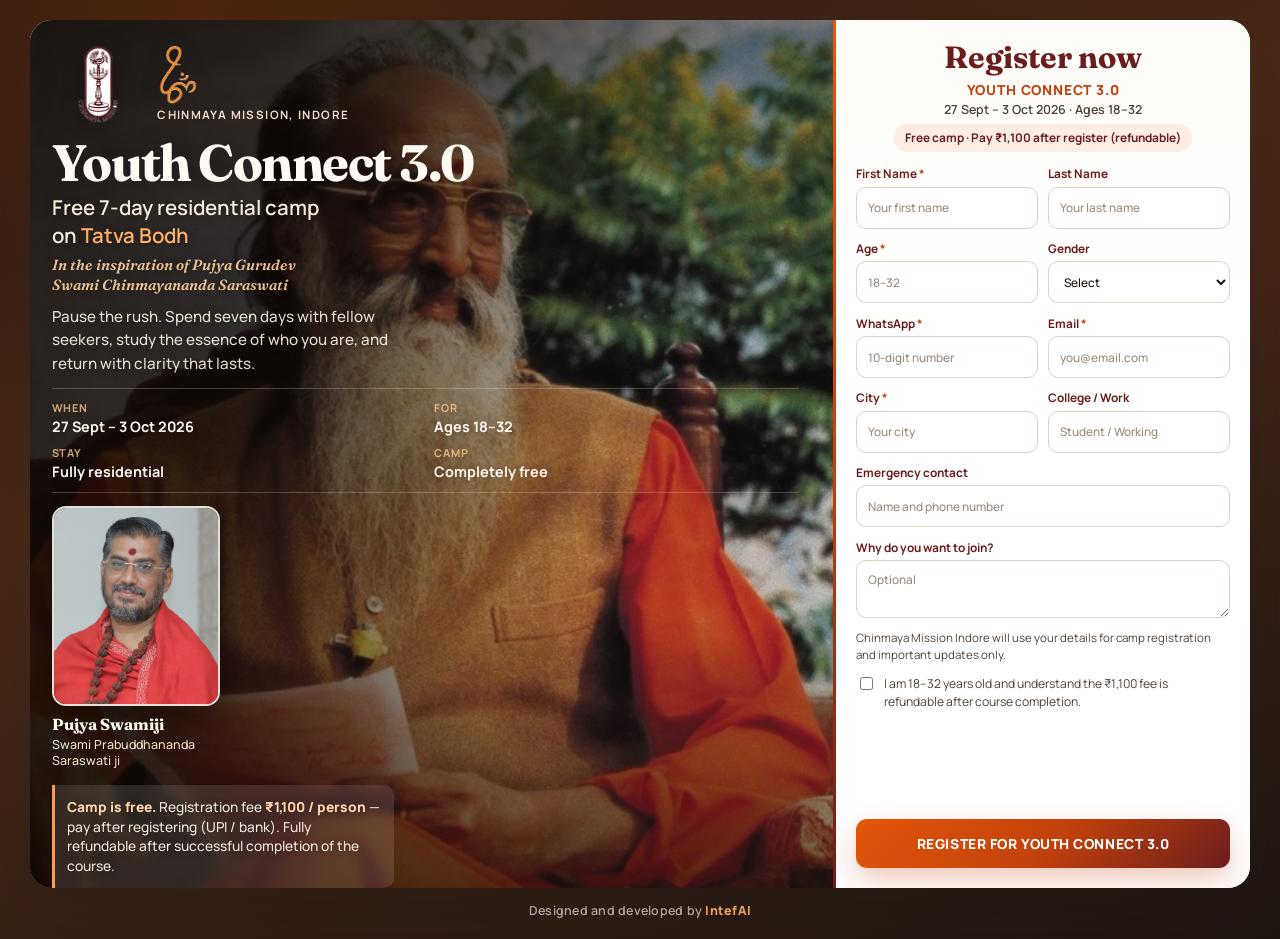
==== index.html @ ea672a3e "Make mobile Register CTA bright and place it in the header. Co-authored-by: Cursor <cursoragent@curs" ====
<!DOCTYPE html>
<html lang="en">
<head>
  <meta charset="UTF-8" />
  <meta name="viewport" content="width=device-width, initial-scale=1.0" />
  <title>Youth Connect 3.0 | Chinmaya Mission Indore</title>
  <meta
    name="description"
    content="Free 7-day residential camp for youngsters (18–32) on Tatva Bodh. 27 Sept – 3 Oct 2026. Organised by Chinmaya Mission Indore."
  />
  <link rel="preconnect" href="https://fonts.googleapis.com" />
  <link rel="preconnect" href="https://fonts.gstatic.com" crossorigin />
  <link
    href="https://fonts.googleapis.com/css2?family=Fraunces:opsz,wght@9..144,600;9..144,700&family=Manrope:wght@400;500;600;700;800&display=swap"
    rel="stylesheet"
  />
  <link rel="stylesheet" href="styles.css" />
</head>
<body>
  <main class="page">
    <section class="hero" aria-label="Youth Connect 3.0 registration">
      <div class="hero-content">
        <div class="hero-visual" aria-hidden="true">
          <img
            src="assets/gurudev-swami-chinmayananda.png"
            alt=""
            class="hero-visual-img"
          />
          <div class="hero-visual-veil"></div>
        </div>

        <div class="hero-copy">
          <div class="copy-top">
            <header class="brand-row">
              <img
                class="logo-mission"
                src="assets/chinmaya-mission-logo.png?v=2"
                alt="Chinmaya Mission"
                width="96"
                height="128"
              />
              <div class="brand-text">
                <img
                  class="logo-om"
                  src="assets/chinmaya-om.png?v=2"
                  alt="Chinmaya Mission Om"
                  width="44"
                  height="56"
                />
                <p class="org-label">Chinmaya Mission, Indore</p>
              </div>
              <a class="header-register-cta" href="#register">Register</a>
            </header>

            <h1 class="brand-title">Youth Connect 3.0</h1>
            <p class="headline">
              Free 7-day residential camp on
              <span class="accent">Tatva Bodh</span>
            </p>
            <p class="gurudev-credit">
              In the inspiration of Pujya Gurudev Swami Chinmayananda Saraswati
            </p>

            <p class="subcopy">
              Pause the rush. Spend seven days with fellow seekers, study the
              essence of who you are, and return with clarity that lasts.
            </p>

            <a class="mobile-jump-cta" href="#register">
              Register now — free camp
            </a>

            <dl class="event-meta">
              <div>
                <dt>When</dt>
                <dd>27 Sept – 3 Oct 2026</dd>
              </div>
              <div>
                <dt>For</dt>
                <dd>Ages 18–32</dd>
              </div>
              <div>
                <dt>Stay</dt>
                <dd>Fully residential</dd>
              </div>
              <div>
                <dt>Camp</dt>
                <dd>Completely free</dd>
              </div>
            </dl>
          </div>

          <figure class="portrait">
            <img
              src="assets/swami-prabuddhananda.png"
              alt="Pujya Swamiji Swami Prabuddhananda Saraswati ji"
              width="160"
              height="200"
            />
            <figcaption>
              <strong>Pujya Swamiji</strong>
              Swami Prabuddhananda Saraswati ji
            </figcaption>
          </figure>

          <div class="copy-bottom">
            <p class="fee-note">
              <strong>Camp is free.</strong>
              Registration fee <strong>₹1,100 / person</strong> — pay after
              registering (UPI / bank). Fully refundable after successful
              completion of the course.
            </p>

            <ul class="reasons">
              <li>Live the teachings — not just hear them</li>
              <li>Meet like-minded youth on the same path</li>
              <li>Stay, food &amp; learning — complimentary</li>
            </ul>

            <div class="contact-block">
              <p>
                <strong>Phone:</strong>
                <a href="tel:+917880009441">7880009441</a>
              </p>
              <p>
                <strong>Venue:</strong>
                Chinmaya Sharnam, Scheme No. 78, Slice 2, Sector-B, Vijay Nagar,
                Indore, Madhya Pradesh 452010
              </p>
            </div>
          </div>
        </div>
      </div>

      <div class="divider" aria-hidden="true"></div>

      <aside class="form-panel" id="register">
        <div class="form-head">
          <h2 class="form-title">Register now</h2>
          <p class="form-event-name">Youth Connect 3.0</p>
          <p class="form-event-meta">27 Sept – 3 Oct 2026 · Ages 18–32</p>
          <p class="form-fee-note">
            Free camp · Pay ₹1,100 after register (refundable)
          </p>
        </div>

        <form class="lead-form" id="lead-form" novalidate>
          <div class="field-grid">
            <label class="field">
              <span>First Name <em>*</em></span>
              <input
                type="text"
                name="firstName"
                placeholder="Your first name"
                required
                autocomplete="given-name"
              />
            </label>

            <label class="field">
              <span>Last Name</span>
              <input
                type="text"
                name="lastName"
                placeholder="Your last name"
                autocomplete="family-name"
              />
            </label>

            <label class="field">
              <span>Age <em>*</em></span>
              <input
                type="number"
                name="age"
                placeholder="18–32"
                min="18"
                max="32"
                required
              />
            </label>

            <label class="field">
              <span>Gender</span>
              <select name="gender">
                <option value="">Select</option>
                <option value="Female">Female</option>
                <option value="Male">Male</option>
                <option value="Other">Other</option>
                <option value="Prefer not to say">Prefer not to say</option>
              </select>
            </label>

            <label class="field">
              <span>WhatsApp <em>*</em></span>
              <input
                type="tel"
                name="whatsapp"
                placeholder="10-digit number"
                required
                autocomplete="tel"
              />
            </label>

            <label class="field">
              <span>Email <em>*</em></span>
              <input
                type="email"
                name="email"
                placeholder="you@email.com"
                required
                autocomplete="email"
              />
            </label>

            <label class="field">
              <span>City <em>*</em></span>
              <input
                type="text"
                name="city"
                placeholder="Your city"
                required
                autocomplete="address-level2"
              />
            </label>

            <label class="field">
              <span>College / Work</span>
              <input
                type="text"
                name="occupation"
                placeholder="Student / Working"
                autocomplete="organization"
              />
            </label>

            <label class="field field-full">
              <span>Emergency contact</span>
              <input
                type="text"
                name="emergencyContact"
                placeholder="Name and phone number"
              />
            </label>

            <label class="field field-full">
              <span>Why do you want to join?</span>
              <textarea
                name="motivation"
                rows="2"
                placeholder="Optional"
              ></textarea>
            </label>
          </div>

          <p class="privacy">
            Chinmaya Mission Indore will use your details for camp registration
            and important updates only.
          </p>

          <label class="consent">
            <input type="checkbox" name="consent" required />
            <span>
              I am 18–32 years old and understand the ₹1,100 fee is refundable
              after course completion.
            </span>
          </label>

          <button type="button" class="cta" id="register-btn">
            Register for Youth Connect 3.0
          </button>

          <p class="form-status" id="form-status" role="status" aria-live="polite" hidden></p>
        </form>
      </aside>
    </section>

    <p class="site-credit">
      Designed and developed by
      <a href="https://www.intefai.com" target="_blank" rel="noopener noreferrer">IntefAI</a>
    </p>
  </main>

  <div class="mobile-sticky-cta" id="mobile-sticky-cta" hidden>
    <a href="#register">Register now · ₹1,100 refundable</a>
  </div>

  <script src="config.js?v=5"></script>
  <script src="script.js?v=5" defer></script>
</body>
</html>
---- styles.css ----
:root {
  --ink: #1b1410;
  --ink-soft: #4d433a;
  --saffron: #e4570a;
  --saffron-deep: #c2410c;
  --maroon: #6b1d1d;
  --cream: #fffaf4;
  --surface: #ffffff;
  --line: rgba(107, 29, 29, 0.14);
  --field-border: #ddd2c6;
  --shadow: 0 28px 70px rgba(27, 20, 16, 0.16);
  --radius: 12px;
  --font: "Manrope", system-ui, sans-serif;
  --display: "Fraunces", Georgia, serif;
  --accent: linear-gradient(135deg, #e4570a 0%, #c2410c 52%, #6b1d1d 100%);
}

*,
*::before,
*::after {
  box-sizing: border-box;
}

html,
body {
  margin: 0;
  min-height: 100%;
}

body {
  font-family: var(--font);
  color: var(--ink);
  background:
    radial-gradient(ellipse 70% 55% at 15% 0%, rgba(228, 87, 10, 0.18), transparent 55%),
    radial-gradient(ellipse 55% 45% at 100% 20%, rgba(107, 29, 29, 0.12), transparent 50%),
    linear-gradient(160deg, #2a1810 0%, #4a2a18 38%, #1f1612 100%);
  -webkit-font-smoothing: antialiased;
}

.page {
  min-height: 100vh;
  display: flex;
  flex-direction: column;
  align-items: center;
  justify-content: center;
  gap: 0.85rem;
  padding: 1.25rem;
}

.site-credit {
  margin: 0;
  text-align: center;
  font-size: 0.78rem;
  font-weight: 600;
  letter-spacing: 0.02em;
  color: rgba(255, 236, 214, 0.72);
}

.site-credit a {
  color: #ffb067;
  font-weight: 800;
  text-decoration: none;
}

.site-credit a:hover {
  text-decoration: underline;
  color: #fffaf4;
}

.hero {
  width: min(1220px, 100%);
  max-height: calc(100vh - 2rem);
  display: grid;
  grid-template-columns: minmax(0, 1.65fr) 3px minmax(300px, 0.85fr);
  background: var(--surface);
  border-radius: 22px;
  box-shadow: var(--shadow);
  overflow: hidden;
  animation: rise 0.75s cubic-bezier(0.22, 1, 0.36, 1) both;
}

/* —— Left: Gurudev as visual plane —— */
.hero-content {
  position: relative;
  min-height: 0;
  overflow: hidden;
  background: #2b1a12;
}

.hero-visual {
  position: absolute;
  inset: 0;
  z-index: 0;
}

.hero-visual-img {
  width: 100%;
  height: 100%;
  object-fit: cover;
  object-position: 55% 15%;
  display: block;
  transform: scale(1.02);
  animation: slow-zoom 20s ease-in-out infinite alternate;
}

.hero-visual-veil {
  position: absolute;
  inset: 0;
  background:
    linear-gradient(
      105deg,
      rgba(14, 8, 4, 0.9) 0%,
      rgba(14, 8, 4, 0.82) 26%,
      rgba(14, 8, 4, 0.48) 48%,
      rgba(14, 8, 4, 0.16) 68%,
      rgba(14, 8, 4, 0.05) 100%
    ),
    linear-gradient(
      180deg,
      rgba(14, 8, 4, 0.4) 0%,
      transparent 24%,
      transparent 68%,
      rgba(14, 8, 4, 0.58) 100%
    );
  pointer-events: none;
}

.hero-copy {
  position: relative;
  z-index: 1;
  height: 100%;
  max-height: calc(100vh - 2rem);
  overflow-y: auto;
  padding: 1.1rem 1.5rem 1.2rem 1.35rem;
  display: flex;
  flex-direction: column;
  gap: 0.7rem;
  color: #fff8f1;
  max-width: none;
  scrollbar-gutter: stable;
  scrollbar-width: thin;
  scrollbar-color: rgba(255, 170, 100, 0.55) transparent;
}

.hero-copy::-webkit-scrollbar {
  width: 8px;
}

.hero-copy::-webkit-scrollbar-thumb {
  background: rgba(255, 170, 100, 0.55);
  border-radius: 999px;
}

.copy-top,
.copy-bottom {
  display: flex;
  flex-direction: column;
  gap: 0.42rem;
}

.copy-bottom {
  margin-top: 0.1rem;
}

.brand-row {
  display: flex;
  align-items: center;
  gap: 0.85rem;
  margin-bottom: 0.15rem;
  animation: fade-up 0.7s ease both;
}

.header-register-cta {
  display: none;
}

.logo-mission {
  width: 92px;
  height: auto;
  background: transparent !important;
  padding: 0;
  border: 0;
  border-radius: 0;
  box-shadow: none;
  filter: drop-shadow(0 3px 10px rgba(0, 0, 0, 0.35));
}

.brand-text {
  display: flex;
  flex-direction: column;
  gap: 0.2rem;
}

.logo-om {
  width: 42px;
  height: auto;
  background: transparent !important;
  padding: 0;
  border: 0;
  border-radius: 0;
  box-shadow: none;
  filter: drop-shadow(0 3px 10px rgba(0, 0, 0, 0.35));
}

.org-label {
  margin: 0;
  font-size: 0.72rem;
  font-weight: 700;
  letter-spacing: 0.12em;
  text-transform: uppercase;
  color: rgba(255, 236, 214, 0.92);
}

.brand-title {
  margin: 0;
  font-family: var(--display);
  font-size: clamp(2.35rem, 4.2vw, 3.2rem);
  font-weight: 700;
  line-height: 0.95;
  letter-spacing: -0.03em;
  color: #fffaf4;
  text-shadow: 0 2px 24px rgba(0, 0, 0, 0.35);
  animation: fade-up 0.7s ease 0.05s both;
}

.headline {
  margin: 0;
  max-width: 22ch;
  font-size: clamp(1.05rem, 1.8vw, 1.28rem);
  line-height: 1.35;
  font-weight: 600;
  color: rgba(255, 245, 230, 0.95);
  animation: fade-up 0.7s ease 0.1s both;
}

.headline,
.subcopy,
.gurudev-credit,
.fee-note,
.event-meta dd,
.reasons li {
  text-shadow: 0 1px 10px rgba(0, 0, 0, 0.35);
}

.headline .accent {
  color: #ffb067;
}

.gurudev-credit {
  margin: 0;
  max-width: 28ch;
  font-family: var(--display);
  font-size: 0.92rem;
  font-style: italic;
  font-weight: 600;
  line-height: 1.35;
  color: rgba(255, 210, 160, 0.9);
  animation: fade-up 0.7s ease 0.12s both;
}

.subcopy {
  margin: 0.15rem 0 0;
  max-width: 34ch;
  font-size: 0.95rem;
  line-height: 1.55;
  font-weight: 500;
  color: rgba(255, 246, 235, 0.88);
  animation: fade-up 0.7s ease 0.16s both;
}

.event-meta {
  margin: 0.35rem 0 0;
  padding: 0.7rem 0;
  border-top: 1px solid rgba(255, 240, 220, 0.22);
  border-bottom: 1px solid rgba(255, 240, 220, 0.22);
  display: grid;
  grid-template-columns: 1fr 1fr;
  gap: 0.55rem 1.1rem;
  animation: fade-up 0.7s ease 0.2s both;
}

.event-meta div {
  min-width: 0;
}

.event-meta dt {
  margin: 0;
  font-size: 0.68rem;
  font-weight: 700;
  letter-spacing: 0.08em;
  text-transform: uppercase;
  color: rgba(255, 200, 140, 0.8);
}

.event-meta dd {
  margin: 0.12rem 0 0;
  font-size: 0.9rem;
  font-weight: 700;
  color: #fff8f0;
}

.fee-note {
  margin: 0;
  max-width: 38ch;
  padding: 0.7rem 0.8rem;
  border-left: 3px solid #ff9a4a;
  background: rgba(255, 250, 244, 0.12);
  backdrop-filter: blur(6px);
  border-radius: 0 10px 10px 0;
  font-size: 0.86rem;
  line-height: 1.45;
  font-weight: 500;
  color: rgba(255, 246, 235, 0.92);
  animation: fade-up 0.7s ease 0.24s both;
}

.fee-note strong {
  color: #ffd5a8;
  font-weight: 800;
}

.portrait {
  margin: 0.15rem 0;
  display: flex;
  flex-direction: column;
  align-items: flex-start;
  text-align: left;
  gap: 0.45rem;
  width: min(168px, 46%);
  animation: fade-up 0.7s ease 0.28s both;
}

.portrait img {
  width: 100%;
  aspect-ratio: 4 / 5;
  object-fit: cover;
  object-position: center top;
  border-radius: 14px;
  border: 2px solid rgba(255, 250, 244, 0.88);
  box-shadow: 0 14px 32px rgba(0, 0, 0, 0.4);
  display: block;
}

.portrait figcaption {
  font-size: 0.78rem;
  line-height: 1.35;
  color: rgba(255, 240, 220, 0.9);
  font-weight: 500;
}

.portrait figcaption strong {
  display: block;
  font-size: 1rem;
  font-family: var(--display);
  font-weight: 700;
  color: #fffaf4;
  margin-bottom: 0.08rem;
}

.reasons {
  margin: 0;
  padding: 0;
  list-style: none;
  display: flex;
  flex-direction: column;
  gap: 0.3rem;
  animation: fade-up 0.7s ease 0.32s both;
}

.reasons li {
  position: relative;
  padding-left: 1rem;
  font-size: 0.84rem;
  font-weight: 600;
  color: rgba(255, 246, 235, 0.9);
  line-height: 1.4;
}

.reasons li::before {
  content: "";
  position: absolute;
  left: 0;
  top: 0.45rem;
  width: 0.4rem;
  height: 0.4rem;
  border-radius: 50%;
  background: #ff9a4a;
}

.contact-block {
  margin: 0.15rem 0 0;
  max-width: 40ch;
  padding: 0.7rem 0.8rem;
  border: 1px solid rgba(255, 220, 180, 0.22);
  border-radius: 12px;
  background: rgba(0, 0, 0, 0.22);
  backdrop-filter: blur(6px);
  display: flex;
  flex-direction: column;
  gap: 0.45rem;
  animation: fade-up 0.7s ease 0.34s both;
}

.contact-block p {
  margin: 0;
  font-size: 0.8rem;
  line-height: 1.45;
  font-weight: 500;
  color: rgba(255, 246, 235, 0.9);
}

.contact-block strong {
  color: #ffd5a8;
  font-weight: 800;
}

.contact-block a {
  color: #fffaf4;
  font-weight: 700;
  text-decoration: none;
}

.contact-block a:hover {
  text-decoration: underline;
  color: #ffb067;
}

.divider {
  background: var(--accent);
}

/* —— Right: form —— */
.form-panel {
  padding: 1.1rem 1.25rem 1.25rem;
  background:
    linear-gradient(180deg, #fffdf9 0%, #fff 40%),
    var(--surface);
  display: flex;
  flex-direction: column;
  min-height: 0;
  max-height: calc(100vh - 2rem);
  overflow-y: auto;
  animation: fade-in 0.8s ease 0.12s both;
  scrollbar-width: thin;
  scroll-margin-top: 1rem;
}

.mobile-jump-cta,
.mobile-sticky-cta,
.header-register-cta {
  display: none;
}

.form-head {
  text-align: center;
  margin-bottom: 0.85rem;
}

.form-title {
  margin: 0 0 0.25rem;
  font-family: var(--display);
  font-size: clamp(1.65rem, 2.4vw, 1.95rem);
  font-weight: 700;
  color: var(--maroon);
}

.form-event-name {
  margin: 0 0 0.15rem;
  font-size: 0.86rem;
  font-weight: 800;
  letter-spacing: 0.06em;
  text-transform: uppercase;
  color: var(--saffron-deep);
}

.form-event-meta {
  margin: 0 0 0.35rem;
  font-size: 0.78rem;
  font-weight: 600;
  color: var(--ink-soft);
}

.form-fee-note {
  margin: 0;
  display: inline-block;
  padding: 0.35rem 0.7rem;
  border-radius: 999px;
  background: rgba(228, 87, 10, 0.1);
  font-size: 0.74rem;
  font-weight: 700;
  color: var(--maroon);
}

.lead-form {
  display: flex;
  flex-direction: column;
  gap: 0.75rem;
  flex: 1;
}

.field-grid {
  display: grid;
  grid-template-columns: 1fr 1fr;
  gap: 0.7rem 0.6rem;
}

.field {
  display: flex;
  flex-direction: column;
  gap: 0.28rem;
  font-size: 0.74rem;
  font-weight: 700;
  color: var(--maroon);
}

.field.field-full {
  grid-column: 1 / -1;
}

.field em {
  font-style: normal;
  color: var(--saffron-deep);
}

.field input,
.field select,
.field textarea {
  width: 100%;
  padding: 0 0.7rem;
  border: 1px solid var(--field-border);
  border-radius: 10px;
  background: #fff;
  color: var(--ink);
  font: inherit;
  font-weight: 500;
  outline: none;
  transition: border-color 0.2s ease, box-shadow 0.2s ease;
}

.field input,
.field select {
  height: 42px;
}

.field textarea {
  padding: 0.6rem 0.7rem;
  resize: vertical;
  min-height: 58px;
}

.field input::placeholder,
.field textarea::placeholder {
  color: #9a8b7c;
}

.field input:focus,
.field select:focus,
.field textarea:focus {
  border-color: var(--saffron);
  box-shadow: 0 0 0 3px rgba(228, 87, 10, 0.16);
}

.privacy {
  margin: 0;
  font-size: 0.72rem;
  line-height: 1.45;
  color: var(--ink-soft);
}

.consent {
  display: flex;
  align-items: flex-start;
  gap: 0.5rem;
  font-size: 0.76rem;
  line-height: 1.4;
  color: var(--ink-soft);
  cursor: pointer;
}

.consent input {
  margin-top: 0.12rem;
  accent-color: var(--saffron);
}

.cta {
  margin-top: auto;
  width: 100%;
  border: 0;
  border-radius: 11px;
  padding: 0.95rem 1rem;
  background: var(--accent);
  color: #fff;
  font: inherit;
  font-size: 0.86rem;
  font-weight: 800;
  letter-spacing: 0.04em;
  text-transform: uppercase;
  cursor: pointer;
  box-shadow: 0 12px 28px rgba(194, 65, 12, 0.28);
  transition: transform 0.2s ease, filter 0.2s ease;
}

.cta:hover:not(:disabled) {
  filter: brightness(1.06);
  transform: translateY(-1px);
}

.cta:disabled {
  opacity: 0.75;
  cursor: wait;
}

.form-status {
  margin: 0;
  text-align: center;
  font-size: 0.84rem;
  font-weight: 600;
  color: var(--maroon);
}

@keyframes rise {
  from {
    opacity: 0;
    transform: translateY(16px) scale(0.985);
  }
  to {
    opacity: 1;
    transform: translateY(0) scale(1);
  }
}

@keyframes fade-in {
  from { opacity: 0; }
  to { opacity: 1; }
}

@keyframes fade-up {
  from {
    opacity: 0;
    transform: translateY(12px);
  }
  to {
    opacity: 1;
    transform: translateY(0);
  }
}

@keyframes slow-zoom {
  from { transform: scale(1.02); }
  to { transform: scale(1.08); }
}

@media (max-width: 980px) {
  .hero {
    grid-template-columns: 1fr;
    max-height: none;
  }

  .divider {
    width: 100%;
    height: 3px;
  }

  .hero-content {
    min-height: 560px;
  }

  .hero-copy,
  .form-panel {
    max-height: none;
    overflow: visible;
  }

  .hero-visual-img {
    object-position: 62% 10%;
  }

  .hero-visual-veil {
    background:
      linear-gradient(
        180deg,
        rgba(18, 10, 6, 0.55) 0%,
        rgba(18, 10, 6, 0.7) 42%,
        rgba(18, 10, 6, 0.9) 100%
      );
  }

  .hero-copy {
    max-width: none;
    padding: 1.35rem 1.2rem 1.4rem;
  }

  .brand-row {
    gap: 0.65rem;
  }

  .brand-text {
    flex: 1;
    min-width: 0;
  }

  .header-register-cta {
    display: inline-flex;
    align-items: center;
    justify-content: center;
    flex-shrink: 0;
    margin-left: auto;
    padding: 0.65rem 0.9rem;
    border-radius: 999px;
    background: #ff7a1a;
    color: #fff;
    font-size: 0.78rem;
    font-weight: 800;
    letter-spacing: 0.04em;
    text-transform: uppercase;
    text-decoration: none;
    box-shadow:
      0 0 0 3px rgba(255, 176, 103, 0.45),
      0 8px 20px rgba(228, 87, 10, 0.55);
    animation: cta-pulse 1.8s ease-in-out infinite;
  }

  .mobile-jump-cta {
    display: inline-flex;
    align-items: center;
    justify-content: center;
    margin-top: 0.35rem;
    width: 100%;
    padding: 0.95rem 1rem;
    border-radius: 12px;
    background: #ff7a1a;
    color: #fff;
    font-size: 0.95rem;
    font-weight: 800;
    letter-spacing: 0.04em;
    text-transform: uppercase;
    text-decoration: none;
    box-shadow:
      0 0 0 4px rgba(255, 176, 103, 0.35),
      0 12px 28px rgba(228, 87, 10, 0.5);
  }

  .mobile-sticky-cta {
    display: block;
    position: fixed;
    left: 0;
    right: 0;
    bottom: 0;
    z-index: 50;
    padding: 0.75rem 0.85rem calc(0.75rem + env(safe-area-inset-bottom));
    background: rgba(12, 8, 5, 0.96);
    backdrop-filter: blur(12px);
    border-top: 2px solid #ff9a4a;
    box-shadow: 0 -12px 36px rgba(0, 0, 0, 0.4);
    transform: translateY(110%);
    transition: transform 0.25s ease;
  }

  .mobile-sticky-cta.is-visible {
    transform: translateY(0);
  }

  .mobile-sticky-cta a {
    display: flex;
    align-items: center;
    justify-content: center;
    width: 100%;
    padding: 1rem 1rem;
    border-radius: 12px;
    background: #ff7a1a;
    color: #fff;
    font-size: 0.92rem;
    font-weight: 800;
    letter-spacing: 0.04em;
    text-transform: uppercase;
    text-decoration: none;
    box-shadow:
      0 0 0 3px rgba(255, 176, 103, 0.4),
      0 10px 24px rgba(228, 87, 10, 0.45);
  }

  .page {
    padding-bottom: 5.5rem;
  }

  .site-credit {
    margin-bottom: 0.25rem;
  }

  .form-panel {
    scroll-margin-top: 0.75rem;
  }
}

@keyframes cta-pulse {
  0%, 100% {
    box-shadow:
      0 0 0 3px rgba(255, 176, 103, 0.45),
      0 8px 20px rgba(228, 87, 10, 0.55);
  }
  50% {
    box-shadow:
      0 0 0 6px rgba(255, 176, 103, 0.25),
      0 10px 26px rgba(228, 87, 10, 0.65);
  }
}

@media (max-width: 560px) {
  .page {
    padding: 0.65rem;
  }

  .hero {
    border-radius: 16px;
  }

  .brand-title {
    font-size: 2.25rem;
  }

  .event-meta {
    grid-template-columns: 1fr 1fr;
  }

  .field-grid {
    grid-template-columns: 1fr;
  }

  .field.field-full {
    grid-column: auto;
  }

  .field input,
  .field select,
  .field textarea {
    font-size: 16px;
  }

  .logo-mission {
    width: 76px;
  }

  .logo-om {
    width: 36px;
  }
}
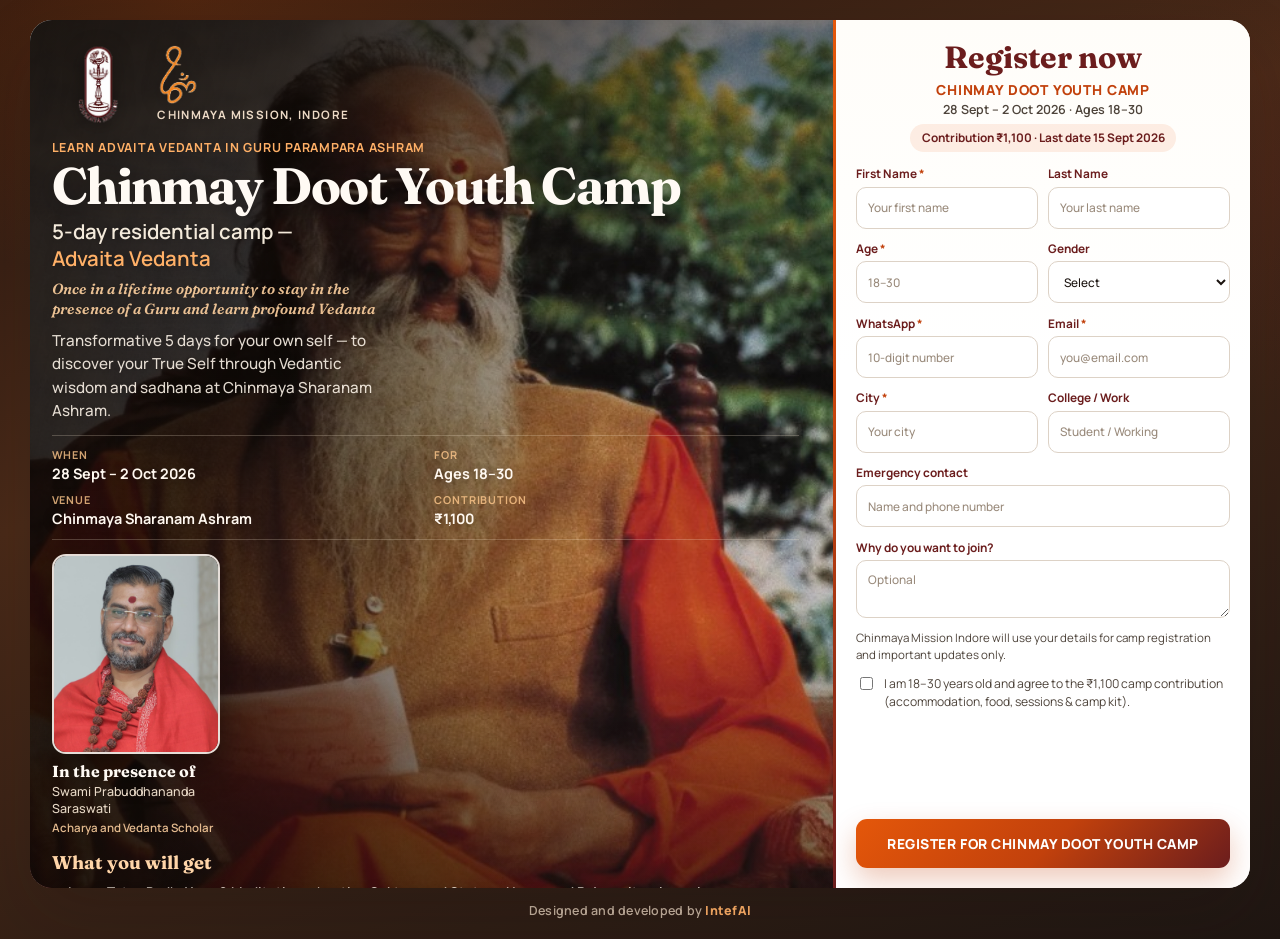
==== commit 549cd28f: "Update landing content for Chinmay Doot Youth Camp (5 days, ages 18-30). Co-authored-by: Cursor <cur" ====
--- a/index.html
+++ b/index.html
@@ -3,10 +3,10 @@
 <head>
   <meta charset="UTF-8" />
   <meta name="viewport" content="width=device-width, initial-scale=1.0" />
-  <title>Youth Connect 3.0 | Chinmaya Mission Indore</title>
+  <title>Chinmay Doot Youth Camp | Chinmaya Mission Indore</title>
   <meta
     name="description"
-    content="Free 7-day residential camp for youngsters (18–32) on Tatva Bodh. 27 Sept – 3 Oct 2026. Organised by Chinmaya Mission Indore."
+    content="Chinmay Doot Youth Camp — 5-day residential Advaita Vedanta camp at Chinmaya Sharanam Ashram, Indore. 28 Sept – 2 Oct 2026. Ages 18–30. Contribution ₹1100."
   />
   <link rel="preconnect" href="https://fonts.googleapis.com" />
   <link rel="preconnect" href="https://fonts.gstatic.com" crossorigin />
@@ -14,11 +14,16 @@
     href="https://fonts.googleapis.com/css2?family=Fraunces:opsz,wght@9..144,600;9..144,700&family=Manrope:wght@400;500;600;700;800&display=swap"
     rel="stylesheet"
   />
-  <link rel="stylesheet" href="styles.css" />
+  <link rel="stylesheet" href="styles.css?v=8" />
 </head>
 <body>
+  <div class="mobile-top-cta" id="mobile-top-cta">
+    <span class="mobile-top-cta-label">Chinmay Doot Youth Camp</span>
+    <a class="mobile-top-cta-btn" href="#register">Register Now</a>
+  </div>
+
   <main class="page">
-    <section class="hero" aria-label="Youth Connect 3.0 registration">
+    <section class="hero" aria-label="Chinmay Doot Youth Camp registration">
       <div class="hero-content">
         <div class="hero-visual" aria-hidden="true">
           <img
@@ -52,40 +57,43 @@
               <a class="header-register-cta" href="#register">Register</a>
             </header>
 
-            <h1 class="brand-title">Youth Connect 3.0</h1>
+            <p class="eyebrow">Learn Advaita Vedanta in Guru Parampara Ashram</p>
+            <h1 class="brand-title">Chinmay Doot Youth Camp</h1>
             <p class="headline">
-              Free 7-day residential camp on
-              <span class="accent">Tatva Bodh</span>
+              5-day residential camp —
+              <span class="accent">Advaita Vedanta</span>
             </p>
             <p class="gurudev-credit">
-              In the inspiration of Pujya Gurudev Swami Chinmayananda Saraswati
+              Once in a lifetime opportunity to stay in the presence of a Guru
+              and learn profound Vedanta
             </p>
 
             <p class="subcopy">
-              Pause the rush. Spend seven days with fellow seekers, study the
-              essence of who you are, and return with clarity that lasts.
+              Transformative 5 days for your own self — to discover your True
+              Self through Vedantic wisdom and sadhana at Chinmaya Sharanam
+              Ashram.
             </p>
 
             <a class="mobile-jump-cta" href="#register">
-              Register now — free camp
+              Register now · Last date 15 Sept
             </a>
 
             <dl class="event-meta">
               <div>
                 <dt>When</dt>
-                <dd>27 Sept – 3 Oct 2026</dd>
+                <dd>28 Sept – 2 Oct 2026</dd>
               </div>
               <div>
                 <dt>For</dt>
-                <dd>Ages 18–32</dd>
-              </div>
-              <div>
-                <dt>Stay</dt>
-                <dd>Fully residential</dd>
-              </div>
-              <div>
-                <dt>Camp</dt>
-                <dd>Completely free</dd>
+                <dd>Ages 18–30</dd>
+              </div>
+              <div>
+                <dt>Venue</dt>
+                <dd>Chinmaya Sharanam Ashram</dd>
+              </div>
+              <div>
+                <dt>Contribution</dt>
+                <dd>₹1,100</dd>
               </div>
             </dl>
           </div>
@@ -93,29 +101,59 @@
           <figure class="portrait">
             <img
               src="assets/swami-prabuddhananda.png"
-              alt="Pujya Swamiji Swami Prabuddhananda Saraswati ji"
+              alt="Swami Prabuddhananda Saraswati"
               width="160"
               height="200"
             />
             <figcaption>
-              <strong>Pujya Swamiji</strong>
-              Swami Prabuddhananda Saraswati ji
+              <strong>In the presence of</strong>
+              Swami Prabuddhananda Saraswati
+              <span class="portrait-role">Acharya and Vedanta Scholar</span>
             </figcaption>
           </figure>
 
           <div class="copy-bottom">
+            <h3 class="section-label">What you will get</h3>
+            <ul class="reasons">
+              <li>
+                Learn Tatva Bodh, Yoga &amp; Meditation, chanting Suktam and
+                Stotras, Havan and Puja, cultural evenings, group discussions
+                and games
+              </li>
+              <li>Get to know yourself and gain clarity for life</li>
+              <li>
+                Journey of Self-Realisation with Vedantic wisdom and sadhana
+              </li>
+              <li>Secret of happiness and peace</li>
+              <li>
+                Transformative 5 days in a positive atmosphere with sattvic
+                living
+              </li>
+              <li>Q&amp;A sessions with Swami Prabuddhananda Saraswati Ji</li>
+            </ul>
+
             <p class="fee-note">
-              <strong>Camp is free.</strong>
-              Registration fee <strong>₹1,100 / person</strong> — pay after
-              registering (UPI / bank). Fully refundable after successful
-              completion of the course.
+              <strong>Contribution ₹1,100</strong> — includes accommodation,
+              food, sessions &amp; camp kit. Last date of registration:
+              <strong>15 September 2026</strong>.
             </p>
 
-            <ul class="reasons">
-              <li>Live the teachings — not just hear them</li>
-              <li>Meet like-minded youth on the same path</li>
-              <li>Stay, food &amp; learning — complimentary</li>
-            </ul>
+            <div class="qr-register-block">
+              <img
+                src="assets/upi-qr-chinmaya.png"
+                alt="Scan QR to pay contribution"
+                width="140"
+                height="140"
+              />
+              <div>
+                <p class="qr-title">Scan the QR &amp; register now</p>
+                <p class="qr-copy">
+                  Fill the form, then scan this QR to pay ₹1,100 contribution
+                  (UPI: 9300317878m@pnb).
+                </p>
+                <a class="qr-inline-cta" href="#register">Go to registration →</a>
+              </div>
+            </div>
 
             <div class="contact-block">
               <p>
@@ -124,8 +162,8 @@
               </p>
               <p>
                 <strong>Venue:</strong>
-                Chinmaya Sharnam, Scheme No. 78, Slice 2, Sector-B, Vijay Nagar,
-                Indore, Madhya Pradesh 452010
+                Chinmaya Sharanam Ashram, Scheme No. 78, Slice 2, Sector-B,
+                Vijay Nagar, Indore, Madhya Pradesh 452010
               </p>
             </div>
           </div>
@@ -137,10 +175,10 @@
       <aside class="form-panel" id="register">
         <div class="form-head">
           <h2 class="form-title">Register now</h2>
-          <p class="form-event-name">Youth Connect 3.0</p>
-          <p class="form-event-meta">27 Sept – 3 Oct 2026 · Ages 18–32</p>
+          <p class="form-event-name">Chinmay Doot Youth Camp</p>
+          <p class="form-event-meta">28 Sept – 2 Oct 2026 · Ages 18–30</p>
           <p class="form-fee-note">
-            Free camp · Pay ₹1,100 after register (refundable)
+            Contribution ₹1,100 · Last date 15 Sept 2026
           </p>
         </div>
 
@@ -172,9 +210,9 @@
               <input
                 type="number"
                 name="age"
-                placeholder="18–32"
+                placeholder="18–30"
                 min="18"
-                max="32"
+                max="30"
                 required
               />
             </label>
@@ -260,13 +298,13 @@
           <label class="consent">
             <input type="checkbox" name="consent" required />
             <span>
-              I am 18–32 years old and understand the ₹1,100 fee is refundable
-              after course completion.
+              I am 18–30 years old and agree to the ₹1,100 camp contribution
+              (accommodation, food, sessions &amp; camp kit).
             </span>
           </label>
 
           <button type="button" class="cta" id="register-btn">
-            Register for Youth Connect 3.0
+            Register for Chinmay Doot Youth Camp
           </button>
 
           <p class="form-status" id="form-status" role="status" aria-live="polite" hidden></p>
@@ -280,11 +318,7 @@
     </p>
   </main>
 
-  <div class="mobile-sticky-cta" id="mobile-sticky-cta" hidden>
-    <a href="#register">Register now · ₹1,100 refundable</a>
-  </div>
-
-  <script src="config.js?v=5"></script>
-  <script src="script.js?v=5" defer></script>
+  <script src="config.js?v=7"></script>
+  <script src="script.js?v=7" defer></script>
 </body>
 </html>
--- a/styles.css
+++ b/styles.css
@@ -248,7 +248,7 @@
 
 .gurudev-credit {
   margin: 0;
-  max-width: 28ch;
+  max-width: 36ch;
   font-family: var(--display);
   font-size: 0.92rem;
   font-style: italic;
@@ -256,6 +256,89 @@
   line-height: 1.35;
   color: rgba(255, 210, 160, 0.9);
   animation: fade-up 0.7s ease 0.12s both;
+}
+
+.subcopy {
+  margin: 0.15rem 0 0;
+  max-width: 38ch;
+  font-size: 0.95rem;
+  line-height: 1.55;
+  font-weight: 500;
+  color: rgba(255, 246, 235, 0.88);
+  animation: fade-up 0.7s ease 0.16s both;
+}
+
+.eyebrow {
+  margin: 0;
+  font-size: 0.78rem;
+  font-weight: 700;
+  letter-spacing: 0.06em;
+  text-transform: uppercase;
+  color: #ffb067;
+  animation: fade-up 0.7s ease 0.04s both;
+}
+
+.portrait-role {
+  display: block;
+  margin-top: 0.15rem;
+  font-size: 0.72rem;
+  color: rgba(255, 210, 160, 0.88);
+  font-weight: 600;
+}
+
+.section-label {
+  margin: 0 0 0.15rem;
+  font-family: var(--display);
+  font-size: 1.15rem;
+  font-weight: 700;
+  color: #ffd5a8;
+}
+
+.qr-register-block {
+  display: grid;
+  grid-template-columns: 110px 1fr;
+  gap: 0.75rem;
+  align-items: center;
+  margin: 0.2rem 0 0;
+  padding: 0.75rem;
+  border-radius: 12px;
+  border: 1px solid rgba(255, 220, 180, 0.25);
+  background: rgba(255, 250, 244, 0.12);
+  backdrop-filter: blur(6px);
+}
+
+.qr-register-block img {
+  width: 110px;
+  height: auto;
+  border-radius: 8px;
+  background: #fff;
+  display: block;
+}
+
+.qr-title {
+  margin: 0 0 0.3rem;
+  font-size: 0.92rem;
+  font-weight: 800;
+  color: #fffaf4;
+}
+
+.qr-copy {
+  margin: 0 0 0.4rem;
+  font-size: 0.78rem;
+  line-height: 1.4;
+  color: rgba(255, 246, 235, 0.88);
+}
+
+.qr-inline-cta {
+  color: #ffb067;
+  font-size: 0.8rem;
+  font-weight: 800;
+  text-decoration: none;
+}
+
+.qr-inline-cta:hover {
+  text-decoration: underline;
+  color: #fffaf4;
 }
 
 .subcopy {
@@ -446,8 +529,8 @@
 }
 
 .mobile-jump-cta,
-.mobile-sticky-cta,
-.header-register-cta {
+.header-register-cta,
+.mobile-top-cta {
   display: none;
 }
 
@@ -690,6 +773,51 @@
     padding: 1.35rem 1.2rem 1.4rem;
   }
 
+  .mobile-top-cta {
+    display: flex;
+    position: fixed;
+    top: 0;
+    left: 0;
+    right: 0;
+    z-index: 100;
+    align-items: center;
+    justify-content: space-between;
+    gap: 0.75rem;
+    padding: 0.65rem 0.85rem calc(0.65rem);
+    padding-top: calc(0.65rem + env(safe-area-inset-top));
+    background: rgba(18, 10, 6, 0.96);
+    border-bottom: 2px solid #ff9a4a;
+    box-shadow: 0 10px 28px rgba(0, 0, 0, 0.35);
+    backdrop-filter: blur(12px);
+  }
+
+  .mobile-top-cta-label {
+    color: #fff8f0;
+    font-size: 0.85rem;
+    font-weight: 800;
+    letter-spacing: 0.02em;
+    white-space: nowrap;
+  }
+
+  .mobile-top-cta-btn {
+    display: inline-flex;
+    align-items: center;
+    justify-content: center;
+    flex-shrink: 0;
+    padding: 0.7rem 1rem;
+    border-radius: 999px;
+    background: #ff7a1a;
+    color: #fff !important;
+    font-size: 0.82rem;
+    font-weight: 800;
+    letter-spacing: 0.04em;
+    text-transform: uppercase;
+    text-decoration: none !important;
+    box-shadow:
+      0 0 0 3px rgba(255, 176, 103, 0.45),
+      0 8px 18px rgba(228, 87, 10, 0.55);
+  }
+
   .brand-row {
     gap: 0.65rem;
   }
@@ -705,19 +833,18 @@
     justify-content: center;
     flex-shrink: 0;
     margin-left: auto;
-    padding: 0.65rem 0.9rem;
+    padding: 0.7rem 1rem;
     border-radius: 999px;
     background: #ff7a1a;
-    color: #fff;
-    font-size: 0.78rem;
+    color: #fff !important;
+    font-size: 0.8rem;
     font-weight: 800;
     letter-spacing: 0.04em;
     text-transform: uppercase;
-    text-decoration: none;
+    text-decoration: none !important;
     box-shadow:
       0 0 0 3px rgba(255, 176, 103, 0.45),
       0 8px 20px rgba(228, 87, 10, 0.55);
-    animation: cta-pulse 1.8s ease-in-out infinite;
   }
 
   .mobile-jump-cta {
@@ -729,85 +856,39 @@
     padding: 0.95rem 1rem;
     border-radius: 12px;
     background: #ff7a1a;
-    color: #fff;
+    color: #fff !important;
     font-size: 0.95rem;
     font-weight: 800;
     letter-spacing: 0.04em;
     text-transform: uppercase;
-    text-decoration: none;
+    text-decoration: none !important;
     box-shadow:
       0 0 0 4px rgba(255, 176, 103, 0.35),
       0 12px 28px rgba(228, 87, 10, 0.5);
   }
 
-  .mobile-sticky-cta {
-    display: block;
-    position: fixed;
-    left: 0;
-    right: 0;
-    bottom: 0;
-    z-index: 50;
-    padding: 0.75rem 0.85rem calc(0.75rem + env(safe-area-inset-bottom));
-    background: rgba(12, 8, 5, 0.96);
-    backdrop-filter: blur(12px);
-    border-top: 2px solid #ff9a4a;
-    box-shadow: 0 -12px 36px rgba(0, 0, 0, 0.4);
-    transform: translateY(110%);
-    transition: transform 0.25s ease;
-  }
-
-  .mobile-sticky-cta.is-visible {
-    transform: translateY(0);
-  }
-
-  .mobile-sticky-cta a {
-    display: flex;
-    align-items: center;
-    justify-content: center;
-    width: 100%;
-    padding: 1rem 1rem;
-    border-radius: 12px;
-    background: #ff7a1a;
-    color: #fff;
-    font-size: 0.92rem;
-    font-weight: 800;
-    letter-spacing: 0.04em;
-    text-transform: uppercase;
-    text-decoration: none;
-    box-shadow:
-      0 0 0 3px rgba(255, 176, 103, 0.4),
-      0 10px 24px rgba(228, 87, 10, 0.45);
-  }
-
   .page {
-    padding-bottom: 5.5rem;
-  }
-
-  .site-credit {
-    margin-bottom: 0.25rem;
+    padding-top: 4.25rem;
+    padding-bottom: 1rem;
   }
 
   .form-panel {
-    scroll-margin-top: 0.75rem;
-  }
-}
-
-@keyframes cta-pulse {
-  0%, 100% {
-    box-shadow:
-      0 0 0 3px rgba(255, 176, 103, 0.45),
-      0 8px 20px rgba(228, 87, 10, 0.55);
-  }
-  50% {
-    box-shadow:
-      0 0 0 6px rgba(255, 176, 103, 0.25),
-      0 10px 26px rgba(228, 87, 10, 0.65);
+    scroll-margin-top: 4.5rem;
+  }
+}
+
+  .qr-register-block {
+    grid-template-columns: 96px 1fr;
+  }
+
+  .qr-register-block img {
+    width: 96px;
   }
 }
 
 @media (max-width: 560px) {
   .page {
-    padding: 0.65rem;
+    padding: 4.25rem 0.65rem 0.65rem;
   }
 
   .hero {
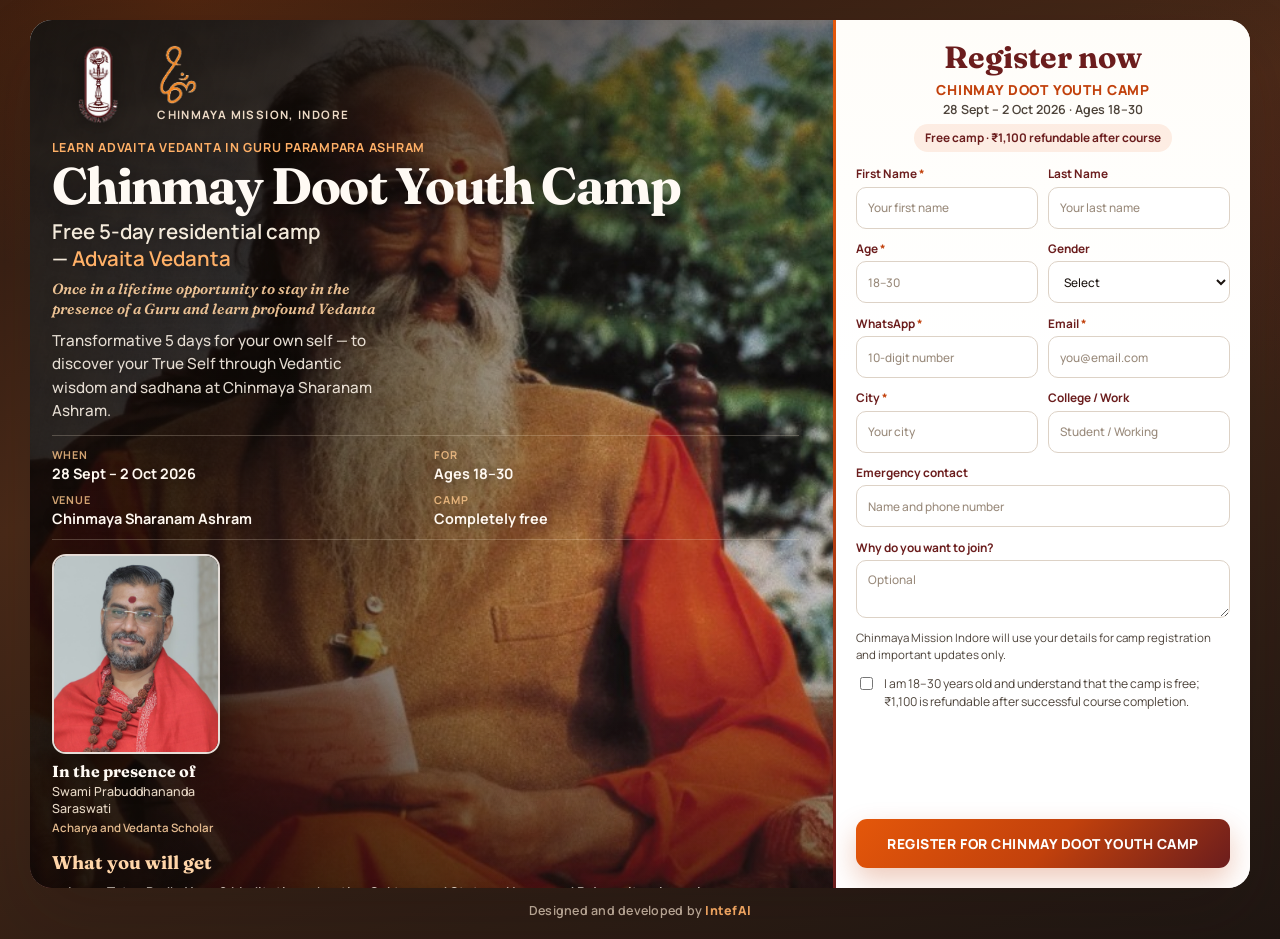
==== commit 4c7685c3: "Remove landing QR, highlight free camp with refundable fee, add enquiry contact. Co-authored-by: Cur" ====
--- a/index.html
+++ b/index.html
@@ -6,7 +6,7 @@
   <title>Chinmay Doot Youth Camp | Chinmaya Mission Indore</title>
   <meta
     name="description"
-    content="Chinmay Doot Youth Camp — 5-day residential Advaita Vedanta camp at Chinmaya Sharanam Ashram, Indore. 28 Sept – 2 Oct 2026. Ages 18–30. Contribution ₹1100."
+    content="Free 5-day Chinmay Doot Youth Camp at Chinmaya Sharanam Ashram, Indore. 28 Sept – 2 Oct 2026. Ages 18–30. ₹1,100 refundable after course completion."
   />
   <link rel="preconnect" href="https://fonts.googleapis.com" />
   <link rel="preconnect" href="https://fonts.gstatic.com" crossorigin />
@@ -14,11 +14,11 @@
     href="https://fonts.googleapis.com/css2?family=Fraunces:opsz,wght@9..144,600;9..144,700&family=Manrope:wght@400;500;600;700;800&display=swap"
     rel="stylesheet"
   />
-  <link rel="stylesheet" href="styles.css?v=8" />
+  <link rel="stylesheet" href="styles.css?v=9" />
 </head>
 <body>
   <div class="mobile-top-cta" id="mobile-top-cta">
-    <span class="mobile-top-cta-label">Chinmay Doot Youth Camp</span>
+    <span class="mobile-top-cta-label">Chinmay Doot · Free Camp</span>
     <a class="mobile-top-cta-btn" href="#register">Register Now</a>
   </div>
 
@@ -60,7 +60,7 @@
             <p class="eyebrow">Learn Advaita Vedanta in Guru Parampara Ashram</p>
             <h1 class="brand-title">Chinmay Doot Youth Camp</h1>
             <p class="headline">
-              5-day residential camp —
+              Free 5-day residential camp —
               <span class="accent">Advaita Vedanta</span>
             </p>
             <p class="gurudev-credit">
@@ -75,7 +75,7 @@
             </p>
 
             <a class="mobile-jump-cta" href="#register">
-              Register now · Last date 15 Sept
+              Register free · Last date 15 Sept
             </a>
 
             <dl class="event-meta">
@@ -92,8 +92,8 @@
                 <dd>Chinmaya Sharanam Ashram</dd>
               </div>
               <div>
-                <dt>Contribution</dt>
-                <dd>₹1,100</dd>
+                <dt>Camp</dt>
+                <dd>Completely free</dd>
               </div>
             </dl>
           </div>
@@ -133,32 +133,21 @@
             </ul>
 
             <p class="fee-note">
-              <strong>Contribution ₹1,100</strong> — includes accommodation,
-              food, sessions &amp; camp kit. Last date of registration:
-              <strong>15 September 2026</strong>.
+              <strong>Camp is free.</strong>
+              A refundable amount of <strong>₹1,100</strong> is collected at
+              registration and fully returned after successful completion of the
+              course. Includes accommodation, food, sessions &amp; camp kit.
+              Last date: <strong>15 September 2026</strong>.
             </p>
-
-            <div class="qr-register-block">
-              <img
-                src="assets/upi-qr-chinmaya.png"
-                alt="Scan QR to pay contribution"
-                width="140"
-                height="140"
-              />
-              <div>
-                <p class="qr-title">Scan the QR &amp; register now</p>
-                <p class="qr-copy">
-                  Fill the form, then scan this QR to pay ₹1,100 contribution
-                  (UPI: 9300317878m@pnb).
-                </p>
-                <a class="qr-inline-cta" href="#register">Go to registration →</a>
-              </div>
-            </div>
 
             <div class="contact-block">
               <p>
-                <strong>Phone:</strong>
+                <strong>Enquiries:</strong>
                 <a href="tel:+917880009441">7880009441</a>
+              </p>
+              <p>
+                <strong>Enquiries (Hariom Pandey):</strong>
+                <a href="tel:+919792930649">9792930649</a>
               </p>
               <p>
                 <strong>Venue:</strong>
@@ -178,7 +167,7 @@
           <p class="form-event-name">Chinmay Doot Youth Camp</p>
           <p class="form-event-meta">28 Sept – 2 Oct 2026 · Ages 18–30</p>
           <p class="form-fee-note">
-            Contribution ₹1,100 · Last date 15 Sept 2026
+            Free camp · ₹1,100 refundable after course
           </p>
         </div>
 
@@ -298,8 +287,8 @@
           <label class="consent">
             <input type="checkbox" name="consent" required />
             <span>
-              I am 18–30 years old and agree to the ₹1,100 camp contribution
-              (accommodation, food, sessions &amp; camp kit).
+              I am 18–30 years old and understand that the camp is free; ₹1,100
+              is refundable after successful course completion.
             </span>
           </label>
 
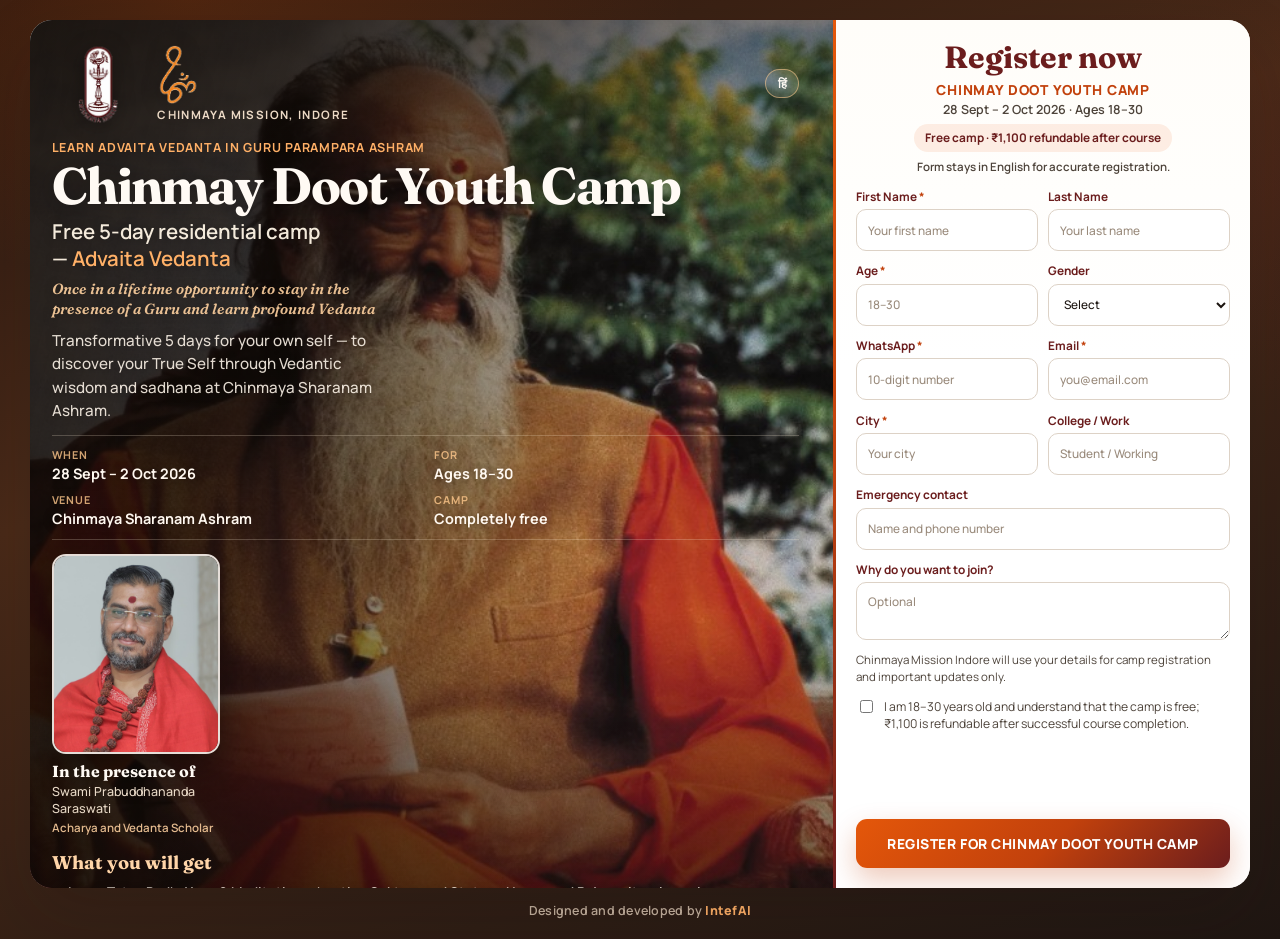
==== commit 0509785d: "Add Hindi/English language toggle; keep registration form in English. Co-authored-by: Cursor <cursor" ====
--- a/index.html
+++ b/index.html
@@ -11,15 +11,20 @@
   <link rel="preconnect" href="https://fonts.googleapis.com" />
   <link rel="preconnect" href="https://fonts.gstatic.com" crossorigin />
   <link
-    href="https://fonts.googleapis.com/css2?family=Fraunces:opsz,wght@9..144,600;9..144,700&family=Manrope:wght@400;500;600;700;800&display=swap"
+    href="https://fonts.googleapis.com/css2?family=Fraunces:opsz,wght@9..144,600;9..144,700&family=Manrope:wght@400;500;600;700;800&family=Noto+Sans+Devanagari:wght@400;500;600;700;800&display=swap"
     rel="stylesheet"
   />
-  <link rel="stylesheet" href="styles.css?v=9" />
+  <link rel="stylesheet" href="styles.css?v=10" />
 </head>
 <body>
   <div class="mobile-top-cta" id="mobile-top-cta">
-    <span class="mobile-top-cta-label">Chinmay Doot · Free Camp</span>
-    <a class="mobile-top-cta-btn" href="#register">Register Now</a>
+    <span class="mobile-top-cta-label" data-i18n="mobileTopLabel">Chinmay Doot · Free Camp</span>
+    <div class="mobile-top-actions">
+      <button type="button" class="lang-toggle" id="lang-toggle-mobile" aria-label="Change language">
+        हिं
+      </button>
+      <a class="mobile-top-cta-btn" href="#register" data-i18n="registerShort">Register Now</a>
+    </div>
   </div>
 
   <main class="page">
@@ -52,48 +57,51 @@
                   width="44"
                   height="56"
                 />
-                <p class="org-label">Chinmaya Mission, Indore</p>
-              </div>
-              <a class="header-register-cta" href="#register">Register</a>
+                <p class="org-label" data-i18n="orgLabel">Chinmaya Mission, Indore</p>
+              </div>
+              <button type="button" class="lang-toggle lang-toggle-header" id="lang-toggle" aria-label="Change language">
+                हिं
+              </button>
+              <a class="header-register-cta" href="#register" data-i18n="registerBtn">Register</a>
             </header>
 
-            <p class="eyebrow">Learn Advaita Vedanta in Guru Parampara Ashram</p>
-            <h1 class="brand-title">Chinmay Doot Youth Camp</h1>
-            <p class="headline">
+            <p class="eyebrow" data-i18n="eyebrow">Learn Advaita Vedanta in Guru Parampara Ashram</p>
+            <h1 class="brand-title" data-i18n="brandTitle">Chinmay Doot Youth Camp</h1>
+            <p class="headline" data-i18n-html="headline">
               Free 5-day residential camp —
               <span class="accent">Advaita Vedanta</span>
             </p>
-            <p class="gurudev-credit">
+            <p class="gurudev-credit" data-i18n="credit">
               Once in a lifetime opportunity to stay in the presence of a Guru
               and learn profound Vedanta
             </p>
 
-            <p class="subcopy">
+            <p class="subcopy" data-i18n="subcopy">
               Transformative 5 days for your own self — to discover your True
               Self through Vedantic wisdom and sadhana at Chinmaya Sharanam
               Ashram.
             </p>
 
-            <a class="mobile-jump-cta" href="#register">
+            <a class="mobile-jump-cta" href="#register" data-i18n="jumpCta">
               Register free · Last date 15 Sept
             </a>
 
             <dl class="event-meta">
               <div>
-                <dt>When</dt>
-                <dd>28 Sept – 2 Oct 2026</dd>
+                <dt data-i18n="metaWhen">When</dt>
+                <dd data-i18n="metaWhenVal">28 Sept – 2 Oct 2026</dd>
               </div>
               <div>
-                <dt>For</dt>
-                <dd>Ages 18–30</dd>
+                <dt data-i18n="metaFor">For</dt>
+                <dd data-i18n="metaForVal">Ages 18–30</dd>
               </div>
               <div>
-                <dt>Venue</dt>
-                <dd>Chinmaya Sharanam Ashram</dd>
+                <dt data-i18n="metaVenue">Venue</dt>
+                <dd data-i18n="metaVenueVal">Chinmaya Sharanam Ashram</dd>
               </div>
               <div>
-                <dt>Camp</dt>
-                <dd>Completely free</dd>
+                <dt data-i18n="metaCamp">Camp</dt>
+                <dd data-i18n="metaCampVal">Completely free</dd>
               </div>
             </dl>
           </div>
@@ -106,33 +114,33 @@
               height="200"
             />
             <figcaption>
-              <strong>In the presence of</strong>
-              Swami Prabuddhananda Saraswati
-              <span class="portrait-role">Acharya and Vedanta Scholar</span>
+              <strong data-i18n="presence">In the presence of</strong>
+              <span data-i18n="swamijiName">Swami Prabuddhananda Saraswati</span>
+              <span class="portrait-role" data-i18n="swamijiRole">Acharya and Vedanta Scholar</span>
             </figcaption>
           </figure>
 
           <div class="copy-bottom">
-            <h3 class="section-label">What you will get</h3>
+            <h3 class="section-label" data-i18n="whatYouGet">What you will get</h3>
             <ul class="reasons">
-              <li>
+              <li data-i18n="reason1">
                 Learn Tatva Bodh, Yoga &amp; Meditation, chanting Suktam and
                 Stotras, Havan and Puja, cultural evenings, group discussions
                 and games
               </li>
-              <li>Get to know yourself and gain clarity for life</li>
-              <li>
+              <li data-i18n="reason2">Get to know yourself and gain clarity for life</li>
+              <li data-i18n="reason3">
                 Journey of Self-Realisation with Vedantic wisdom and sadhana
               </li>
-              <li>Secret of happiness and peace</li>
-              <li>
+              <li data-i18n="reason4">Secret of happiness and peace</li>
+              <li data-i18n="reason5">
                 Transformative 5 days in a positive atmosphere with sattvic
                 living
               </li>
-              <li>Q&amp;A sessions with Swami Prabuddhananda Saraswati Ji</li>
+              <li data-i18n="reason6">Q&amp;A sessions with Swami Prabuddhananda Saraswati Ji</li>
             </ul>
 
-            <p class="fee-note">
+            <p class="fee-note" data-i18n-html="feeNote">
               <strong>Camp is free.</strong>
               A refundable amount of <strong>₹1,100</strong> is collected at
               registration and fully returned after successful completion of the
@@ -140,19 +148,23 @@
               Last date: <strong>15 September 2026</strong>.
             </p>
 
+            <p class="closing-line" data-i18n="closing">
+              Take 5 days for yourself — know yourself, understand yourself, and
+              begin the journey toward your True Self.
+            </p>
+
             <div class="contact-block">
               <p>
-                <strong>Enquiries:</strong>
+                <strong data-i18n="enquiries">Enquiries:</strong>
                 <a href="tel:+917880009441">7880009441</a>
               </p>
               <p>
-                <strong>Enquiries (Hariom Pandey):</strong>
+                <strong data-i18n="enquiriesHariom">Enquiries (Hariom Pandey):</strong>
                 <a href="tel:+919792930649">9792930649</a>
               </p>
               <p>
-                <strong>Venue:</strong>
-                Chinmaya Sharanam Ashram, Scheme No. 78, Slice 2, Sector-B,
-                Vijay Nagar, Indore, Madhya Pradesh 452010
+                <strong data-i18n="venueLabel">Venue:</strong>
+                <span data-i18n="venueFull">Chinmaya Sharanam Ashram, Scheme No. 78, Slice 2, Sector-B, Vijay Nagar, Indore, Madhya Pradesh 452010</span>
               </p>
             </div>
           </div>
@@ -169,6 +181,9 @@
           <p class="form-fee-note">
             Free camp · ₹1,100 refundable after course
           </p>
+          <p class="form-lang-hint" data-i18n="formHint">
+            Form stays in English for accurate registration.
+          </p>
         </div>
 
         <form class="lead-form" id="lead-form" novalidate>
@@ -307,7 +322,8 @@
     </p>
   </main>
 
-  <script src="config.js?v=7"></script>
-  <script src="script.js?v=7" defer></script>
+  <script src="config.js?v=8"></script>
+  <script src="i18n.js?v=1"></script>
+  <script src="script.js?v=8" defer></script>
 </body>
 </html>
--- a/styles.css
+++ b/styles.css
@@ -170,8 +170,69 @@
   animation: fade-up 0.7s ease both;
 }
 
-.header-register-cta {
-  display: none;
+.lang-toggle {
+  flex-shrink: 0;
+  border: 1px solid rgba(255, 200, 140, 0.55);
+  background: rgba(255, 250, 244, 0.12);
+  color: #fffaf4;
+  border-radius: 999px;
+  padding: 0.45rem 0.7rem;
+  font: inherit;
+  font-size: 0.75rem;
+  font-weight: 800;
+  letter-spacing: 0.04em;
+  cursor: pointer;
+  line-height: 1;
+}
+
+.lang-toggle:hover {
+  background: rgba(255, 122, 26, 0.35);
+  border-color: #ff9a4a;
+}
+
+.lang-toggle-header {
+  margin-left: auto;
+}
+
+.mobile-top-actions {
+  display: flex;
+  align-items: center;
+  gap: 0.5rem;
+}
+
+.closing-line {
+  margin: 0.15rem 0 0;
+  max-width: 40ch;
+  font-family: var(--display);
+  font-size: 0.95rem;
+  font-style: italic;
+  font-weight: 600;
+  line-height: 1.45;
+  color: rgba(255, 220, 170, 0.95);
+}
+
+.form-lang-hint {
+  margin: 0.45rem 0 0;
+  font-size: 0.72rem;
+  font-weight: 600;
+  color: var(--ink-soft);
+}
+
+body.lang-hi .hero-copy,
+body.lang-hi .mobile-top-cta-label,
+body.lang-hi .closing-line {
+  font-family: "Noto Sans Devanagari", var(--font);
+}
+
+body.lang-hi .brand-title,
+body.lang-hi .section-label,
+body.lang-hi .gurudev-credit {
+  font-family: "Noto Sans Devanagari", var(--display);
+}
+
+body.lang-hi .brand-title {
+  font-size: clamp(2rem, 3.8vw, 2.85rem);
+  line-height: 1.15;
 }
 
 .logo-mission {
@@ -832,7 +893,7 @@
     align-items: center;
     justify-content: center;
     flex-shrink: 0;
-    margin-left: auto;
+    margin-left: 0;
     padding: 0.7rem 1rem;
     border-radius: 999px;
     background: #ff7a1a;
@@ -845,6 +906,10 @@
     box-shadow:
       0 0 0 3px rgba(255, 176, 103, 0.45),
       0 8px 20px rgba(228, 87, 10, 0.55);
+  }
+
+  .lang-toggle-header {
+    margin-left: auto;
   }
 
   .mobile-jump-cta {
